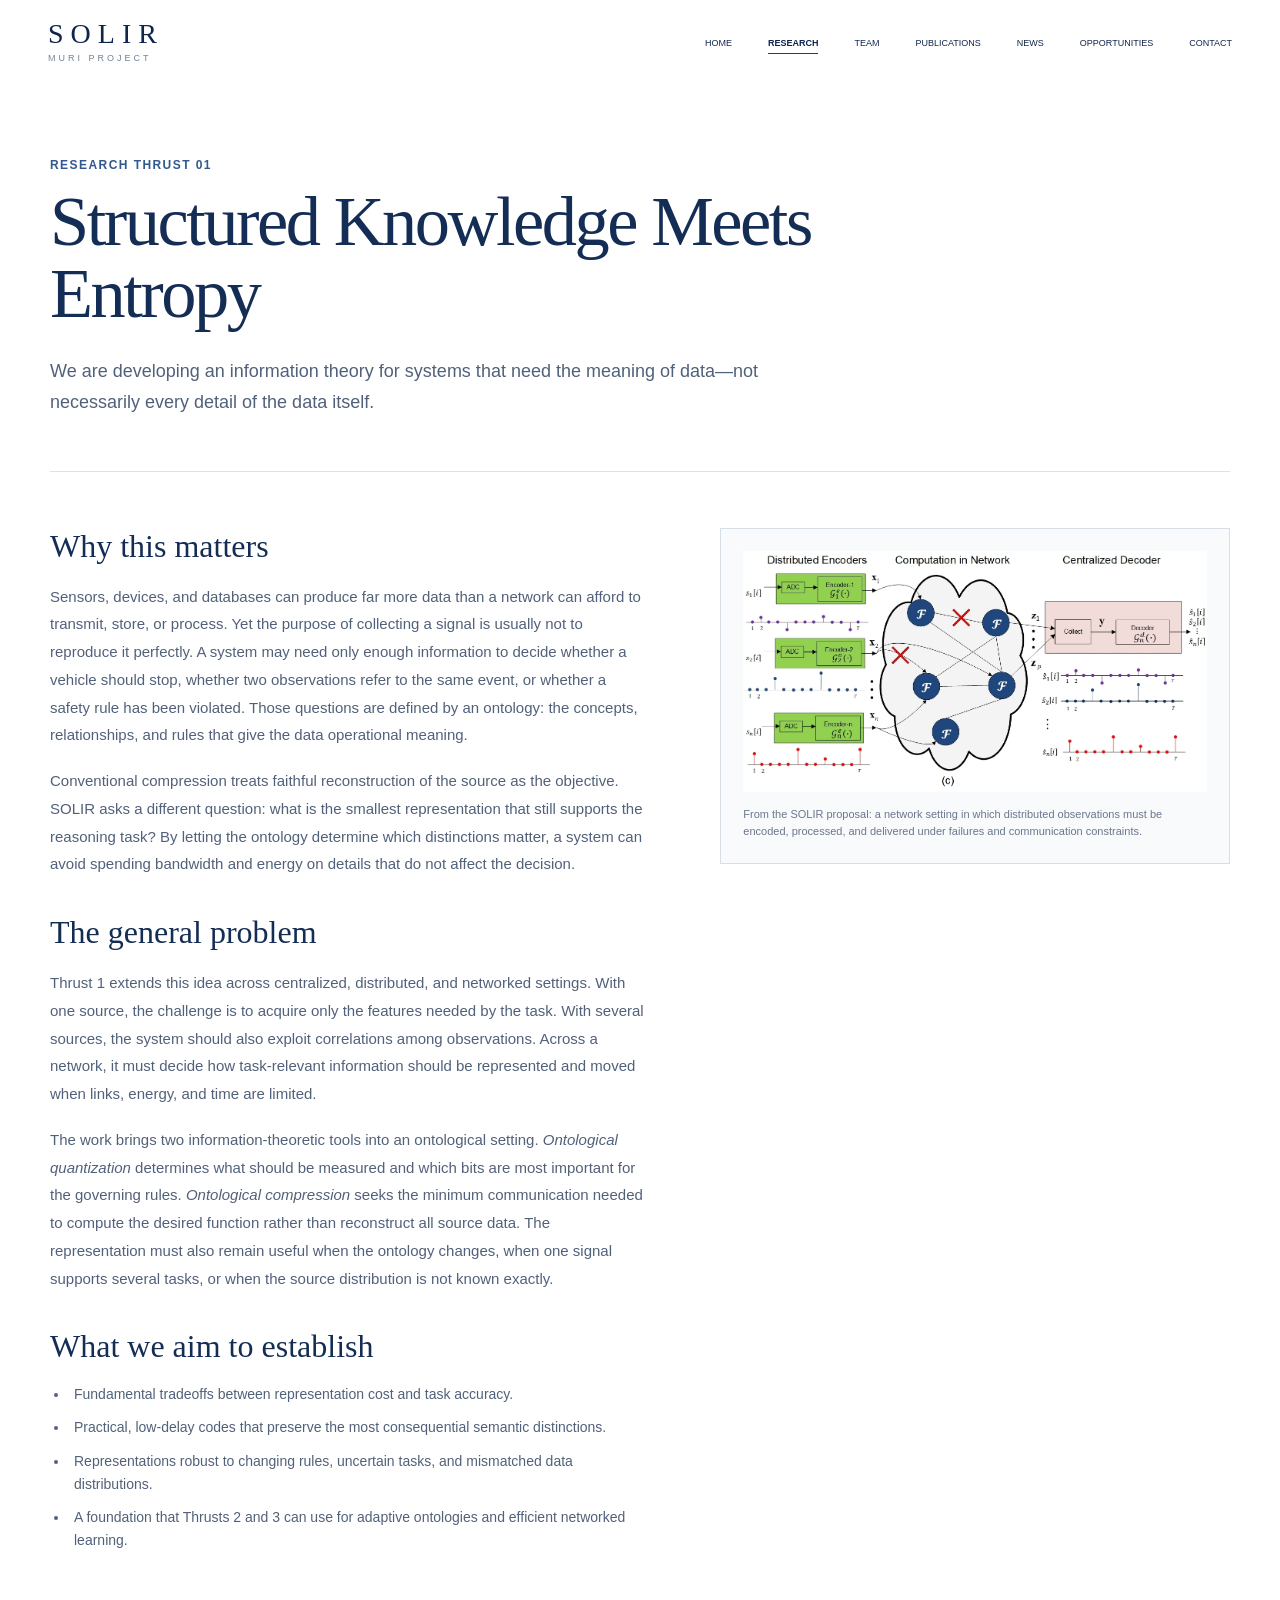
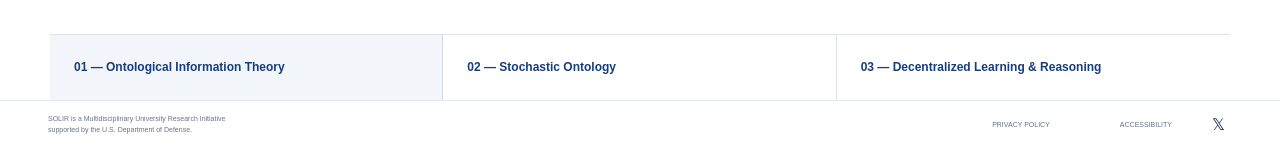
==== research-thrust-1.html @ 191c5568 "second initial version of the website: includes the team, news about the tentative schedule for the " ====
<!doctype html>
<html lang="en">
<head>
<meta charset="utf-8">
<meta name="viewport" content="width=device-width,initial-scale=1">
<meta name="description" content="SOLIR research on information-theoretic foundations for ontological reasoning.">
<title>SOLIR | Ontological Information Theory</title>
<link rel="stylesheet" href="css/style.css">
<link rel="stylesheet" href="css/research-detail.css">
</head>
<body>
<header class="site-header">
  <a class="brand" href="index.html"><span class="brand-name">SOLIR</span><span class="brand-subtitle">MURI PROJECT</span></a>
  <button class="menu-toggle" aria-label="Open navigation" aria-expanded="false"><span></span><span></span><span></span></button>
  <nav class="nav"><a href="index.html">HOME</a><a class="active" href="index.html#research">RESEARCH</a><a href="team.html">TEAM</a><a href="#">PUBLICATIONS</a><a href="index.html#latest-news">NEWS</a><a href="#">OPPORTUNITIES</a><a href="#">CONTACT</a></nav>
</header>

<main class="research-page">
  <section class="research-hero">
    <span class="research-number">RESEARCH THRUST 01</span>
    <h1>Structured Knowledge Meets Entropy</h1>
    <p class="lead">We are developing an information theory for systems that need the meaning of data—not necessarily every detail of the data itself.</p>
  </section>

  <section class="research-content">
    <div class="research-copy">
      <h2>Why this matters</h2>
      <p>Sensors, devices, and databases can produce far more data than a network can afford to transmit, store, or process. Yet the purpose of collecting a signal is usually not to reproduce it perfectly. A system may need only enough information to decide whether a vehicle should stop, whether two observations refer to the same event, or whether a safety rule has been violated. Those questions are defined by an ontology: the concepts, relationships, and rules that give the data operational meaning.</p>
      <p>Conventional compression treats faithful reconstruction of the source as the objective. SOLIR asks a different question: what is the smallest representation that still supports the reasoning task? By letting the ontology determine which distinctions matter, a system can avoid spending bandwidth and energy on details that do not affect the decision.</p>

      <h2>The general problem</h2>
      <p>Thrust 1 extends this idea across centralized, distributed, and networked settings. With one source, the challenge is to acquire only the features needed by the task. With several sources, the system should also exploit correlations among observations. Across a network, it must decide how task-relevant information should be represented and moved when links, energy, and time are limited.</p>
      <p>The work brings two information-theoretic tools into an ontological setting. <em>Ontological quantization</em> determines what should be measured and which bits are most important for the governing rules. <em>Ontological compression</em> seeks the minimum communication needed to compute the desired function rather than reconstruct all source data. The representation must also remain useful when the ontology changes, when one signal supports several tasks, or when the source distribution is not known exactly.</p>

      <h2>What we aim to establish</h2>
      <ul>
        <li>Fundamental tradeoffs between representation cost and task accuracy.</li>
        <li>Practical, low-delay codes that preserve the most consequential semantic distinctions.</li>
        <li>Representations robust to changing rules, uncertain tasks, and mismatched data distributions.</li>
        <li>A foundation that Thrusts 2 and 3 can use for adaptive ontologies and efficient networked learning.</li>
      </ul>
    </div>

    <figure class="research-visual">
      <img src="assets/research/proposal-p7-1-Im9.jpg" alt="Distributed encoders sending task-relevant representations through a network to a decoder">
      <figcaption>From the SOLIR proposal: a network setting in which distributed observations must be encoded, processed, and delivered under failures and communication constraints.</figcaption>
    </figure>
  </section>

  <nav class="thrust-nav" aria-label="Research thrusts">
    <a href="research-thrust-1.html" aria-current="page">01 — Ontological Information Theory</a>
    <a href="research-thrust-2.html">02 — Stochastic Ontology</a>
    <a href="research-thrust-3.html">03 — Decentralized Learning &amp; Reasoning</a>
  </nav>
</main>
<footer class="site-footer"><div class="full-width footer-inner"><p>SOLIR is a Multidisciplinary University Research Initiative<br>supported by the U.S. Department of Defense.</p><div class="footer-links"><a href="#">PRIVACY POLICY</a><a href="#">ACCESSIBILITY</a></div><span>𝕏</span></div></footer>
<script src="js/main.js"></script>
</body>
</html>
---- css/style.css ----
:root{--navy:#10254d;--blue:#173d91;--line:#dce2ec}
*{box-sizing:border-box}body{margin:0;color:var(--navy);background:#fff;font-family:Arial,Helvetica,sans-serif;-webkit-font-smoothing:antialiased}a{color:inherit;text-decoration:none}
.full-width,.site-header{width:calc(100% - 96px);margin-left:auto;margin-right:auto}
.site-header{height:82px;display:flex;align-items:center;justify-content:space-between}.brand{display:flex;flex-direction:column;line-height:1}.brand-name{font-family:Georgia,serif;font-size:28px;letter-spacing:7px}.brand-subtitle{margin-top:6px;font-size:9px;letter-spacing:3px;color:#71809b}
.nav{display:flex;gap:36px;height:100%;align-items:center}.nav a{position:relative;font-size:9px;padding:33px 0 29px}.nav a.active{font-weight:700}.nav a.active:after{content:"";position:absolute;left:0;right:0;bottom:23px;height:1px;background:var(--blue)}.menu-toggle{display:none}
.hero{min-height:350px;display:grid;grid-template-columns:43% 57%;align-items:center;padding:18px 0 28px}.hero h1{margin:0;font-family:Georgia,serif;font-size:clamp(46px,4.2vw,64px);line-height:1.05;font-weight:400;letter-spacing:-1.8px}.hero-kicker{margin:15px 0 0;font-family:Georgia,serif;font-size:23px;line-height:1.22;color:#455572}.short-rule{width:32px;height:2px;background:var(--navy);margin:18px 0 15px}.hero-description{max-width:470px;margin:0;color:#53627b;font-size:11px;line-height:1.65}.hero-actions{display:flex;gap:48px;margin-top:26px}.text-link,.learn-link{display:inline-flex;align-items:center;gap:13px;font-size:9px;font-weight:700;color:var(--blue);border-bottom:1px solid #7891c3;padding-bottom:7px}.text-link span,.learn-link span{font-size:15px}.hero-graphic{height:320px;display:flex;align-items:center;justify-content:center;overflow:hidden}.hero-graphic img{width:100%;height:100%;object-fit:contain}
.institutions{border-top:1px solid #eef1f6;border-bottom:1px solid #eef1f6}.institutions .full-width{padding:15px 0 13px}.section-label{margin:0 0 12px;font-size:8px;font-weight:700;color:#344362}.institution-grid{display:grid;grid-template-columns:repeat(5,1fr);align-items:center}.institution{min-height:56px;padding:0 25px;display:flex;align-items:center;justify-content:center;border-right:1px solid #e6eaf0}.institution:first-child{padding-left:0;justify-content:flex-start}.institution:last-child{border-right:0}.institution img{display:block;max-width:100%;width:auto;height:auto;object-fit:contain}.institution:nth-child(1) img{max-width:185px;max-height:42px}.institution:nth-child(2) img{max-width:185px;max-height:43px}.institution:nth-child(3) img{max-width:180px;max-height:48px}.institution:nth-child(4) img{max-width:175px;max-height:50px}.institution:nth-child(5) img{max-width:190px;max-height:45px}
.research-news{display:grid;grid-template-columns:minmax(0,1fr) 340px;min-height:230px}.research{padding:22px 30px 27px 0}.latest-news{padding:22px 0 25px 30px;border-left:1px solid #e3e7ee}.thrust-grid{display:grid;grid-template-columns:repeat(3,1fr)}.thrust{display:grid;grid-template-columns:42px 1fr;gap:13px;padding:2px 30px 0 0;margin-right:30px;border-right:1px solid #e3e7ee}.thrust:last-child{border:0;margin:0}.thrust-icon img{width:31px;height:31px}.number{font-family:Georgia,serif;font-size:15px;color:var(--blue)}.thrust h2{margin:6px 0 10px;font-family:Georgia,serif;font-size:14px;line-height:1.25;font-weight:400}.thrust p{margin:0 0 16px;color:#5f6b80;font-size:8px;line-height:1.65}.learn-link{font-size:7px;padding-bottom:5px;gap:9px}.learn-link span{font-size:11px}.news-item{padding:0 0 13px;margin-bottom:12px;border-bottom:1px solid #e3e7ee}.news-item:last-child{border:0}.news-item time{font-size:7px;color:#66738a}.news-item h3{margin:5px 0 7px;font-family:Georgia,serif;font-size:12px;font-weight:400}.news-item p{margin:0 0 6px;color:#68758b;font-size:7px;line-height:1.5}.news-item a{font-size:7px;font-weight:700;color:var(--blue)}.site-footer{border-top:1px solid #e3e7ee;padding:13px 0}.footer-inner{display:grid;grid-template-columns:1fr auto 20px;gap:40px;align-items:center}.site-footer p{margin:0;color:#67748b;font-size:7px;line-height:1.55}.footer-links{display:flex;gap:70px}.footer-links a{color:#65728a;font-size:7px}
@media(max-width:900px){.full-width,.site-header{width:calc(100% - 48px)}.nav{gap:17px}.nav a{font-size:8px}.hero{grid-template-columns:1fr;padding-top:35px}.hero-graphic{height:270px;order:-1}.institution-grid{grid-template-columns:repeat(2,1fr)}.institution{border-bottom:1px solid #e6eaf0}.research-news{grid-template-columns:1fr}.latest-news{border-left:0;border-top:1px solid #e3e7ee;padding-left:0}}
@media(max-width:620px){.site-header{height:72px}.menu-toggle{display:flex;flex-direction:column;gap:4px;border:0;background:transparent}.menu-toggle span{width:23px;height:1px;background:var(--navy)}.nav{display:none;position:absolute;top:72px;left:0;right:0;z-index:10;background:#fff;border:1px solid var(--line);padding:8px 20px 15px;flex-direction:column;align-items:flex-start;gap:0}.nav.open{display:flex}.nav a{padding:12px 0;width:100%}.hero{padding-top:25px}.hero h1{font-size:40px}.hero-kicker{font-size:19px}.hero-actions{gap:20px;flex-wrap:wrap}.institution-grid,.thrust-grid{grid-template-columns:1fr}.institution,.institution:first-child{padding:12px 0;border-right:0;justify-content:flex-start}.thrust{margin:0 0 22px;padding:0 0 20px;border-right:0;border-bottom:1px solid #e3e7ee}.footer-inner{grid-template-columns:1fr;gap:14px}.footer-links{gap:25px}}

/* Compact homepage news strip, positioned above the institution logos. */
.latest-news-strip {
  padding: 13px 0 11px;
  border: 0;
  border-top: 1px solid #e3e7ee;
}

.news-grid {
  display: grid;
  grid-template-columns: repeat(3, minmax(0, 1fr));
}

.latest-news-strip .news-item {
  margin: 0;
  padding: 0 24px;
  border: 0;
  border-right: 1px solid #e3e7ee;
}

.latest-news-strip .news-item:first-child {
  padding-left: 0;
}

.latest-news-strip .news-item:last-child {
  padding-right: 0;
  border-right: 0;
}

.latest-news-strip .news-item h3 {
  margin: 3px 0 4px;
}

.latest-news-strip .news-item p {
  margin-bottom: 4px;
}

.research-only {
  grid-template-columns: 1fr;
}

@media(max-width:620px) {
  .news-grid {
    display: flex;
    gap: 20px;
    overflow-x: auto;
    padding-bottom: 5px;
  }

  .latest-news-strip .news-item,
  .latest-news-strip .news-item:first-child,
  .latest-news-strip .news-item:last-child {
    flex: 0 0 230px;
    padding: 0 20px 0 0;
    border-right: 1px solid #e3e7ee;
  }
}
---- css/research-detail.css ----
.research-page {
  width: min(1180px, calc(100% - 64px));
  margin: 0 auto;
}

.research-hero {
  padding: 76px 0 52px;
  border-bottom: 1px solid rgba(25, 51, 94, 0.14);
}

.research-number {
  display: block;
  margin-bottom: 14px;
  color: #31598f;
  font-size: 12px;
  font-weight: 700;
  letter-spacing: 0.12em;
}

.research-hero h1 {
  max-width: 980px;
  margin: 0;
  color: #142d55;
  font-family: Georgia, serif;
  font-size: clamp(42px, 5.5vw, 72px);
  font-weight: 400;
  line-height: 1.02;
  letter-spacing: -0.035em;
}

.research-hero .lead {
  max-width: 780px;
  margin: 26px 0 0;
  color: #52617a;
  font-size: 18px;
  line-height: 1.75;
}

.research-content {
  display: grid;
  grid-template-columns: minmax(0, 1.08fr) minmax(360px, 0.92fr);
  gap: 72px;
  padding: 56px 0 72px;
}

.research-copy h2 {
  margin: 0 0 18px;
  color: #142d55;
  font-family: Georgia, serif;
  font-size: 32px;
  font-weight: 400;
}

.research-copy h2:not(:first-child) {
  margin-top: 36px;
}

.research-copy p {
  margin: 0 0 18px;
  color: #52617a;
  font-size: 15px;
  line-height: 1.85;
}

.research-copy ul {
  margin: 0;
  padding-left: 19px;
  color: #52617a;
}

.research-copy li {
  margin-bottom: 10px;
  padding-left: 5px;
  font-size: 14px;
  line-height: 1.65;
}

.research-visual {
  align-self: start;
  position: sticky;
  top: 24px;
  margin: 0;
  padding: 22px;
  border: 1px solid rgba(25, 51, 94, 0.14);
  background: #f8fafc;
}

.research-visual img {
  display: block;
  width: 100%;
  max-height: 500px;
  object-fit: contain;
  background: #fff;
}

.research-visual figcaption {
  margin-top: 14px;
  color: #6b778c;
  font-size: 11px;
  line-height: 1.6;
}

.thrust-nav {
  display: grid;
  grid-template-columns: repeat(3, 1fr);
  border-top: 1px solid rgba(25, 51, 94, 0.14);
}

.thrust-nav a {
  padding: 24px;
  border-right: 1px solid rgba(25, 51, 94, 0.14);
  color: #173e7b;
  font-size: 12px;
  font-weight: 600;
  line-height: 1.4;
}

.thrust-nav a:last-child {
  border-right: 0;
}

.thrust-nav a[aria-current="page"] {
  background: #f2f5f9;
}

@media (max-width: 820px) {
  .research-page {
    width: calc(100% - 48px);
  }

  .research-content {
    grid-template-columns: 1fr;
    gap: 38px;
  }

  .research-visual {
    position: static;
  }

  .thrust-nav {
    grid-template-columns: 1fr;
  }

  .thrust-nav a {
    border-right: 0;
    border-bottom: 1px solid rgba(25, 51, 94, 0.14);
  }
}

@media (max-width: 520px) {
  .research-page {
    width: calc(100% - 32px);
  }

  .research-hero {
    padding-top: 50px;
  }

  .research-hero .lead {
    font-size: 16px;
  }
}
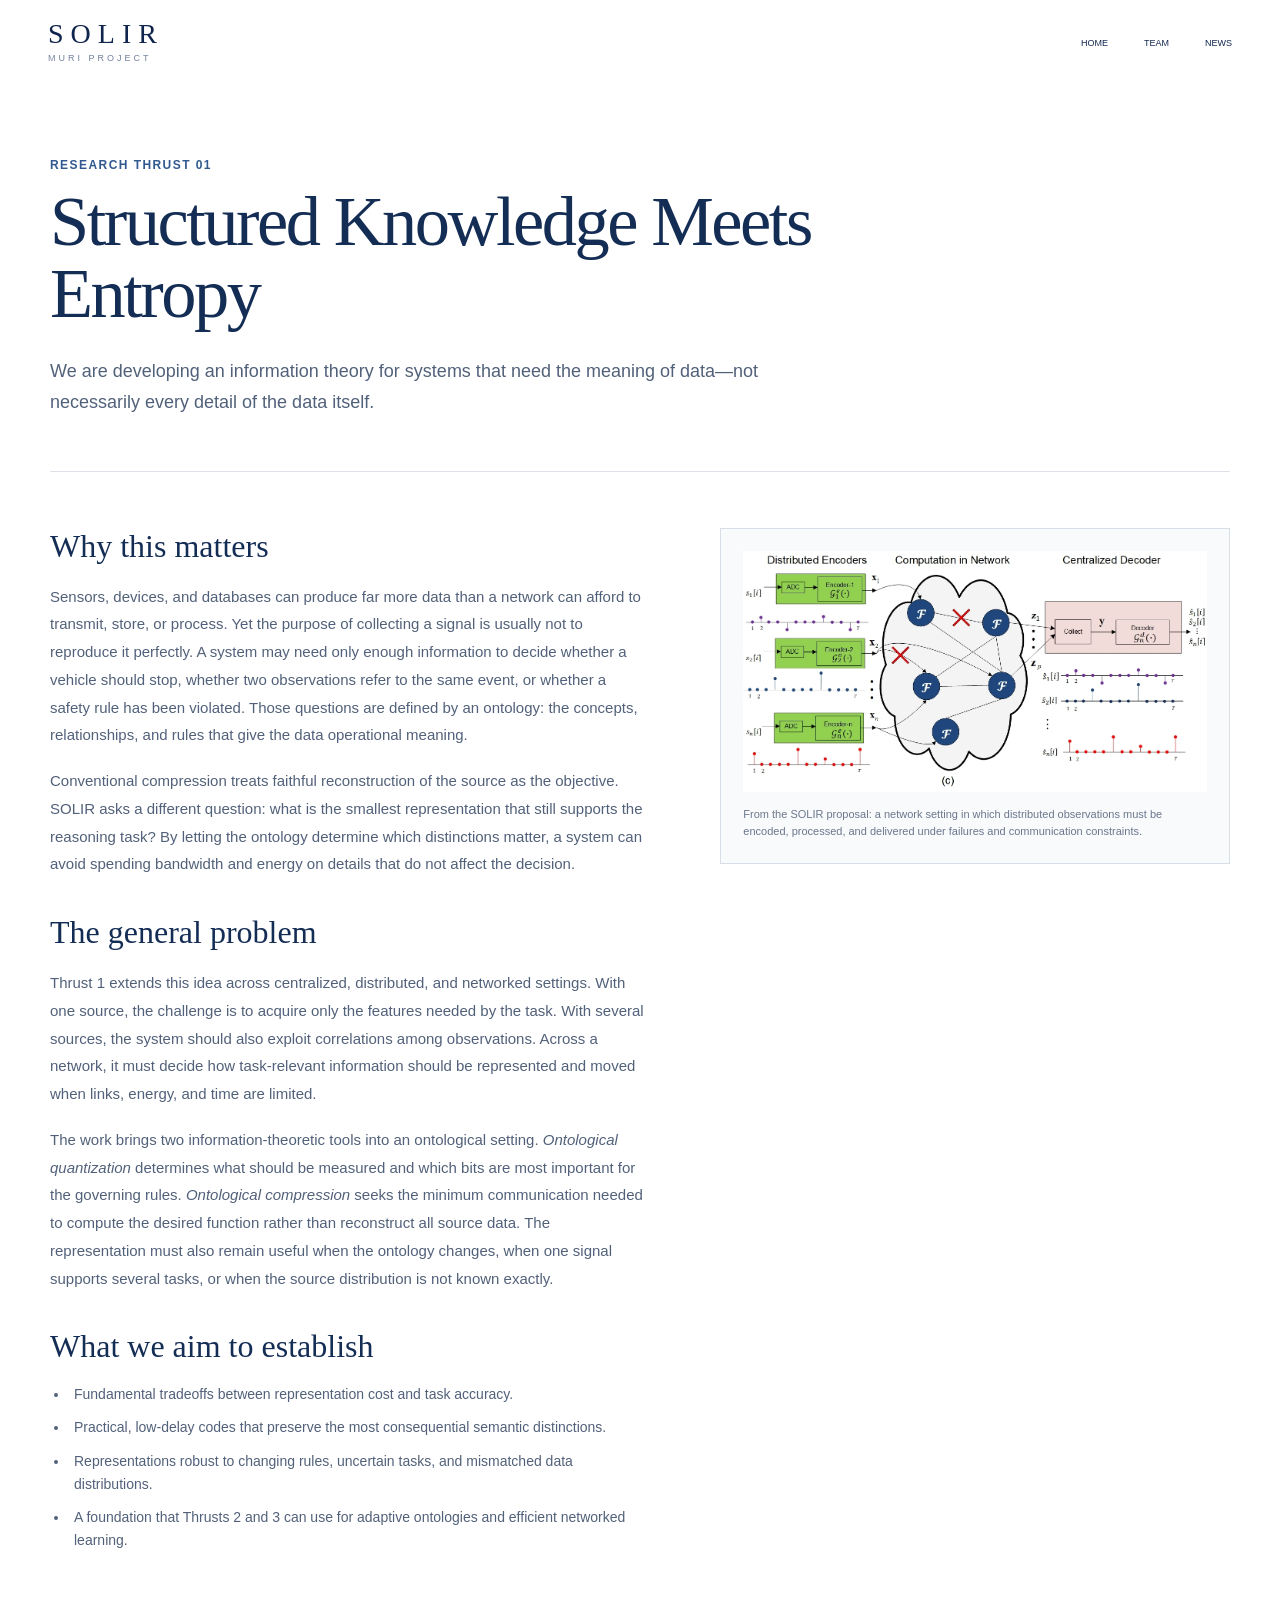
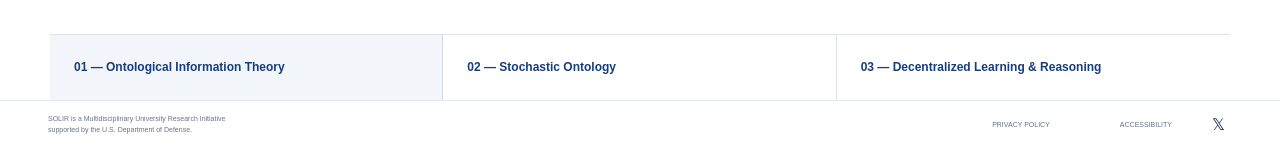
==== commit 5908ac0a: "Refresh homepage team, news, and workshop experience" ====
--- a/research-thrust-1.html
+++ b/research-thrust-1.html
@@ -12,7 +12,7 @@
 <header class="site-header">
   <a class="brand" href="index.html"><span class="brand-name">SOLIR</span><span class="brand-subtitle">MURI PROJECT</span></a>
   <button class="menu-toggle" aria-label="Open navigation" aria-expanded="false"><span></span><span></span><span></span></button>
-  <nav class="nav"><a href="index.html">HOME</a><a class="active" href="index.html#research">RESEARCH</a><a href="team.html">TEAM</a><a href="#">PUBLICATIONS</a><a href="index.html#latest-news">NEWS</a><a href="#">OPPORTUNITIES</a><a href="#">CONTACT</a></nav>
+  <nav class="nav"><a href="index.html">HOME</a><a href="team.html">TEAM</a><a href="index.html#latest-news">NEWS</a></nav>
 </header>
 
 <main class="research-page">
--- a/css/style.css
+++ b/css/style.css
@@ -3,65 +3,118 @@
 .full-width,.site-header{width:calc(100% - 96px);margin-left:auto;margin-right:auto}
 .site-header{height:82px;display:flex;align-items:center;justify-content:space-between}.brand{display:flex;flex-direction:column;line-height:1}.brand-name{font-family:Georgia,serif;font-size:28px;letter-spacing:7px}.brand-subtitle{margin-top:6px;font-size:9px;letter-spacing:3px;color:#71809b}
 .nav{display:flex;gap:36px;height:100%;align-items:center}.nav a{position:relative;font-size:9px;padding:33px 0 29px}.nav a.active{font-weight:700}.nav a.active:after{content:"";position:absolute;left:0;right:0;bottom:23px;height:1px;background:var(--blue)}.menu-toggle{display:none}
-.hero{min-height:350px;display:grid;grid-template-columns:43% 57%;align-items:center;padding:18px 0 28px}.hero h1{margin:0;font-family:Georgia,serif;font-size:clamp(46px,4.2vw,64px);line-height:1.05;font-weight:400;letter-spacing:-1.8px}.hero-kicker{margin:15px 0 0;font-family:Georgia,serif;font-size:23px;line-height:1.22;color:#455572}.short-rule{width:32px;height:2px;background:var(--navy);margin:18px 0 15px}.hero-description{max-width:470px;margin:0;color:#53627b;font-size:11px;line-height:1.65}.hero-actions{display:flex;gap:48px;margin-top:26px}.text-link,.learn-link{display:inline-flex;align-items:center;gap:13px;font-size:9px;font-weight:700;color:var(--blue);border-bottom:1px solid #7891c3;padding-bottom:7px}.text-link span,.learn-link span{font-size:15px}.hero-graphic{height:320px;display:flex;align-items:center;justify-content:center;overflow:hidden}.hero-graphic img{width:100%;height:100%;object-fit:contain}
+.hero{position:relative;isolation:isolate;min-height:310px;display:grid;grid-template-columns:46% 54%;align-items:center;padding:24px 0 30pxpx;overflow:hidden}.hero:before{content:"";position:absolute;inset:0;z-index:-2;background:radial-gradient(circle at 72% 50%,rgba(89,129,201,.14),transparent 38%),radial-gradient(circle at 6% 10%,rgba(89,129,201,.09),transparent 32%),repeating-linear-gradient(0deg,rgba(23,61,145,.04) 0,rgba(23,61,145,.04) 1px,transparent 1px,transparent 42px),repeating-linear-gradient(90deg,rgba(23,61,145,.04) 0,rgba(23,61,145,.04) 1px,transparent 1px,transparent 42px),linear-gradient(105deg,#fff 0%,#fff 39%,#f8faff 100%)}.math-field{position:absolute;inset:0;z-index:-1;width:100%;height:100%;pointer-events:none}.hero-copy{padding:34px 0}.hero h1{margin:0;font-family:Georgia,serif;font-size:clamp(46px,4.2vw,64px);line-height:1.05;font-weight:400;letter-spacing:-1.8px}.hero-kicker{margin:15px 0 0;font-family:Georgia,serif;font-size:23px;line-height:1.22;color:#455572}.hero-mathematics{align-self:stretch;position:relative;font-family:Georgia,"Times New Roman",serif;color:rgba(23,61,145,.66);font-style:italic}
+.hero-mathematics .eq{position:absolute;transition:transform .6s cubic-bezier(.2,.7,.3,1)}
+.hero-mathematics .eq em{display:block;font-style:italic;white-space:nowrap;padding:7px 11px;background:rgba(255,255,255,.78);border:1px solid rgba(23,61,145,.1);backdrop-filter:blur(3px);animation-name:eqFloat;animation-timing-function:ease-in-out;animation-iteration-count:infinite}
+.hero-mathematics .eq.near em{font-size:17px;opacity:.85;animation-duration:6.5s}
+.hero-mathematics .eq.mid em{font-size:13.5px;opacity:.6;animation-duration:8.5s}
+.hero-mathematics .eq.far em{font-size:11px;opacity:.4;animation-duration:10.5s;filter:blur(.2px)}
+.hero-mathematics .eq:nth-child(1){top:14%;right:6%}
+.hero-mathematics .eq:nth-child(2){bottom:16%;left:10%}
+.hero-mathematics .eq:nth-child(3){top:44%;left:44%}
+.hero-mathematics .eq:nth-child(4){top:5%;left:5%}
+.hero-mathematics .eq:nth-child(5){bottom:5%;right:13%}
+.hero-mathematics .eq:nth-child(6){top:64%;right:1%}
+.hero-mathematics .eq:nth-child(7){top:29%;left:0}
+.hero-mathematics .eq:nth-child(8){bottom:35%;left:28%}
+.hero-mathematics .eq:nth-child(9){top:80%;left:14%}
+.hero-mathematics .eq:nth-child(10){top:1%;left:32%}
+.hero-mathematics .eq:nth-child(11){bottom:0;right:36%}
+.hero-mathematics .eq:nth-child(12){top:53%;right:22%}
+.hero-mathematics .eq:nth-child(2) em,.hero-mathematics .eq:nth-child(8) em{animation-delay:-2.4s}
+.hero-mathematics .eq:nth-child(3) em,.hero-mathematics .eq:nth-child(9) em{animation-delay:-4.1s}
+.hero-mathematics .eq:nth-child(4) em,.hero-mathematics .eq:nth-child(10) em{animation-delay:-1.6s}
+.hero-mathematics .eq:nth-child(5) em,.hero-mathematics .eq:nth-child(11) em{animation-delay:-5.3s}
+.hero-mathematics .eq:nth-child(6) em,.hero-mathematics .eq:nth-child(12) em{animation-delay:-3.2s}
+@keyframes eqFloat{0%,100%{transform:translateY(0)}50%{transform:translateY(-9px)}}
+@media(prefers-reduced-motion:reduce){.hero-mathematics .eq em{animation:none}.hero-mathematics .eq{transition:none}}.text-link,.learn-link{display:inline-flex;align-items:center;gap:13px;font-size:9px;font-weight:700;color:var(--blue);border-bottom:1px solid #7891c3;padding-bottom:7px}.text-link span,.learn-link span{font-size:15px}
 .institutions{border-top:1px solid #eef1f6;border-bottom:1px solid #eef1f6}.institutions .full-width{padding:15px 0 13px}.section-label{margin:0 0 12px;font-size:8px;font-weight:700;color:#344362}.institution-grid{display:grid;grid-template-columns:repeat(5,1fr);align-items:center}.institution{min-height:56px;padding:0 25px;display:flex;align-items:center;justify-content:center;border-right:1px solid #e6eaf0}.institution:first-child{padding-left:0;justify-content:flex-start}.institution:last-child{border-right:0}.institution img{display:block;max-width:100%;width:auto;height:auto;object-fit:contain}.institution:nth-child(1) img{max-width:185px;max-height:42px}.institution:nth-child(2) img{max-width:185px;max-height:43px}.institution:nth-child(3) img{max-width:180px;max-height:48px}.institution:nth-child(4) img{max-width:175px;max-height:50px}.institution:nth-child(5) img{max-width:190px;max-height:45px}
 .research-news{display:grid;grid-template-columns:minmax(0,1fr) 340px;min-height:230px}.research{padding:22px 30px 27px 0}.latest-news{padding:22px 0 25px 30px;border-left:1px solid #e3e7ee}.thrust-grid{display:grid;grid-template-columns:repeat(3,1fr)}.thrust{display:grid;grid-template-columns:42px 1fr;gap:13px;padding:2px 30px 0 0;margin-right:30px;border-right:1px solid #e3e7ee}.thrust:last-child{border:0;margin:0}.thrust-icon img{width:31px;height:31px}.number{font-family:Georgia,serif;font-size:15px;color:var(--blue)}.thrust h2{margin:6px 0 10px;font-family:Georgia,serif;font-size:14px;line-height:1.25;font-weight:400}.thrust p{margin:0 0 16px;color:#5f6b80;font-size:8px;line-height:1.65}.learn-link{font-size:7px;padding-bottom:5px;gap:9px}.learn-link span{font-size:11px}.news-item{padding:0 0 13px;margin-bottom:12px;border-bottom:1px solid #e3e7ee}.news-item:last-child{border:0}.news-item time{font-size:7px;color:#66738a}.news-item h3{margin:5px 0 7px;font-family:Georgia,serif;font-size:12px;font-weight:400}.news-item p{margin:0 0 6px;color:#68758b;font-size:7px;line-height:1.5}.news-item a{font-size:7px;font-weight:700;color:var(--blue)}.site-footer{border-top:1px solid #e3e7ee;padding:13px 0}.footer-inner{display:grid;grid-template-columns:1fr auto 20px;gap:40px;align-items:center}.site-footer p{margin:0;color:#67748b;font-size:7px;line-height:1.55}.footer-links{display:flex;gap:70px}.footer-links a{color:#65728a;font-size:7px}
-@media(max-width:900px){.full-width,.site-header{width:calc(100% - 48px)}.nav{gap:17px}.nav a{font-size:8px}.hero{grid-template-columns:1fr;padding-top:35px}.hero-graphic{height:270px;order:-1}.institution-grid{grid-template-columns:repeat(2,1fr)}.institution{border-bottom:1px solid #e6eaf0}.research-news{grid-template-columns:1fr}.latest-news{border-left:0;border-top:1px solid #e3e7ee;padding-left:0}}
-@media(max-width:620px){.site-header{height:72px}.menu-toggle{display:flex;flex-direction:column;gap:4px;border:0;background:transparent}.menu-toggle span{width:23px;height:1px;background:var(--navy)}.nav{display:none;position:absolute;top:72px;left:0;right:0;z-index:10;background:#fff;border:1px solid var(--line);padding:8px 20px 15px;flex-direction:column;align-items:flex-start;gap:0}.nav.open{display:flex}.nav a{padding:12px 0;width:100%}.hero{padding-top:25px}.hero h1{font-size:40px}.hero-kicker{font-size:19px}.hero-actions{gap:20px;flex-wrap:wrap}.institution-grid,.thrust-grid{grid-template-columns:1fr}.institution,.institution:first-child{padding:12px 0;border-right:0;justify-content:flex-start}.thrust{margin:0 0 22px;padding:0 0 20px;border-right:0;border-bottom:1px solid #e3e7ee}.footer-inner{grid-template-columns:1fr;gap:14px}.footer-links{gap:25px}}
+@media(max-width:900px){.full-width,.site-header{width:calc(100% - 48px)}.nav{gap:17px}.nav a{font-size:8px}.hero{grid-template-columns:58% 42%}.institution-grid{grid-template-columns:repeat(2,1fr)}.institution{border-bottom:1px solid #e6eaf0}.research-news{grid-template-columns:1fr}.latest-news{border-left:0;border-top:1px solid #e3e7ee;padding-left:0}}
+@media(max-width:620px){.site-header{height:72px}.menu-toggle{display:flex;flex-direction:column;gap:4px;border:0;background:transparent}.menu-toggle span{width:23px;height:1px;background:var(--navy)}.nav{display:none;position:absolute;top:72px;left:0;right:0;z-index:10;background:#fff;border:1px solid var(--line);padding:8px 20px 15px;flex-direction:column;align-items:flex-start;gap:0}.nav.open{display:flex}.nav a{padding:12px 0;width:100%}.hero{grid-template-columns:1fr;min-height:330px;padding-top:15px}.hero-copy{padding:25px 0 95px}.hero h1{font-size:40px}.hero-kicker{font-size:19px}.hero-mathematics{position:absolute;inset:0}.hero-mathematics .eq:nth-child(1){top:auto;bottom:18px;right:3%}.hero-mathematics .eq:nth-child(2){display:none}.hero-mathematics .eq:nth-child(3){top:auto;bottom:64px;left:auto;right:22%}.hero-mathematics .eq:nth-child(n+4){display:none}.hero-mathematics .eq em{font-size:12px}.institution-grid,.thrust-grid{grid-template-columns:1fr}.institution,.institution:first-child{padding:12px 0;border-right:0;justify-content:flex-start}.thrust{margin:0 0 22px;padding:0 0 20px;border-right:0;border-bottom:1px solid #e3e7ee}.footer-inner{grid-template-columns:1fr;gap:14px}.footer-links{gap:25px}}
 
-/* Compact homepage news strip, positioned above the institution logos. */
+/* Featured homepage news. */
+.hero { padding: 24px 0 30px; }
+
 .latest-news-strip {
-  padding: 13px 0 11px;
+  padding: 38px 0 52px;
   border: 0;
   border-top: 1px solid #e3e7ee;
+  text-align: center;
 }
 
-.news-grid {
+.featured-news-item {
   display: grid;
-  grid-template-columns: repeat(3, minmax(0, 1fr));
+  grid-template-columns: minmax(180px, 0.42fr) minmax(0, 1fr);
+  gap: clamp(36px, 6vw, 88px);
+  max-width: 960px;
+  margin: 36px auto 0;
+  padding: clamp(36px, 5vw, 64px);
+  text-align: left;
+  border: 1px solid #dce2ec;
+  background: linear-gradient(135deg, #f8fafd 0%, #fff 70%);
 }
 
-.latest-news-strip .news-item {
-  margin: 0;
-  padding: 0 24px;
-  border: 0;
-  border-right: 1px solid #e3e7ee;
+.featured-news-date {
+  display: flex;
+  flex-direction: column;
+  justify-content: center;
+  align-items: center;
+  padding-right: clamp(30px, 5vw, 70px);
+  border-right: 1px solid #ccd5e3;
+  color: var(--blue);
 }
 
-.latest-news-strip .news-item:first-child {
-  padding-left: 0;
+.featured-news-date strong {
+  font-family: Georgia, serif;
+  font-size: clamp(82px, 10vw, 138px);
+  font-weight: 400;
+  line-height: .8;
+  letter-spacing: -.07em;
 }
 
-.latest-news-strip .news-item:last-child {
-  padding-right: 0;
-  border-right: 0;
+.featured-news-month,
+.featured-news-year {
+  font-size: 13px;
+  font-weight: 700;
+  letter-spacing: .2em;
 }
 
-.latest-news-strip .news-item h3 {
-  margin: 3px 0 4px;
-}
+.featured-news-month { margin-bottom: 18px; }
+.featured-news-year { margin-top: 18px; }
+.featured-news-copy { align-self: center; }
+.featured-news-type { margin: 0 0 12px; font-size: 9px; font-weight: 700; letter-spacing: .16em; color: #60708b; }
+.featured-news-copy h2 { margin: 0 0 18px; font-family: Georgia,serif; font-size: clamp(34px,4.2vw,58px); line-height: 1.05; font-weight: 400; letter-spacing: -.025em; }
+.featured-news-copy > p:not(.featured-news-type) { max-width: 580px; margin: 0 0 15px; color: #53627b; font-size: 13px; line-height: 1.7; }
+.featured-news-copy .featured-news-location { font-weight: 700; color: #31496f; }
+.featured-news-copy .text-link { margin-top: 10px; }
 
-.latest-news-strip .news-item p {
-  margin-bottom: 4px;
-}
+.home-team { padding: 56px 0 64px; border-top: 1px solid #e3e7ee; }
+.home-team-heading { display: flex; justify-content: space-between; align-items: end; gap: 30px; margin-bottom: 32px; }
+.home-team-heading h2 { margin: 8px 0 0; font-family: Georgia,serif; font-size: clamp(30px,3.5vw,46px); line-height: 1; font-weight: 400; }
+.home-team-grid { display: grid; grid-template-columns: repeat(5,minmax(0,1fr)); gap: clamp(14px,2.2vw,32px); }
+.home-person { min-width: 0; text-align: center; }
+.home-person > img { display: block; width: clamp(92px,9vw,128px); aspect-ratio: 1; margin: 0 auto; border-radius: 50%; object-fit: cover; object-position: center top; filter: saturate(.82); transition: transform .25s ease,filter .25s ease; }
+.home-person:hover > img,.home-person:focus-visible > img { transform: translateY(-4px); filter: saturate(1); }
+.home-person h3 { margin: 15px 0 5px; font-family: Georgia,serif; font-size: clamp(16px,1.6vw,22px); line-height: 1.15; font-weight: 400; }
+.home-institution-logo { display: flex; align-items: center; justify-content: center; height: 58px; margin-top: 14px; padding-top: 13px; border-top: 1px solid #e3e7ee; }
+.home-institution-logo img { display: block; width: auto; max-width: 135px; max-height: 34px; object-fit: contain; }
 
 .research-only {
   grid-template-columns: 1fr;
 }
 
 @media(max-width:620px) {
-  .news-grid {
-    display: flex;
-    gap: 20px;
-    overflow-x: auto;
-    padding-bottom: 5px;
-  }
+  .latest-news-strip { padding: 45px 0; }
+  .featured-news-item { grid-template-columns: 1fr; gap: 32px; padding: 32px 24px; }
+  .featured-news-date { padding: 0 0 30px; border-right: 0; border-bottom: 1px solid #ccd5e3; }
+  .featured-news-date strong { font-size: 92px; }
+  .home-team { padding: 42px 0 48px; }
+  .home-team-heading { align-items: start; flex-direction: column; }
+  .home-team-grid { grid-template-columns: repeat(2,minmax(0,1fr)); gap: 28px 18px; }
+  .home-person:last-child { grid-column: 1 / -1; width: calc(50% - 9px); }
+}
 
-  .latest-news-strip .news-item,
-  .latest-news-strip .news-item:first-child,
-  .latest-news-strip .news-item:last-child {
-    flex: 0 0 230px;
-    padding: 0 20px 0 0;
-    border-right: 1px solid #e3e7ee;
-  }
-}
+@media(min-width:621px) and (max-width:900px) {
+  .home-team-grid { grid-template-columns: repeat(3,minmax(0,1fr)); }
+}
